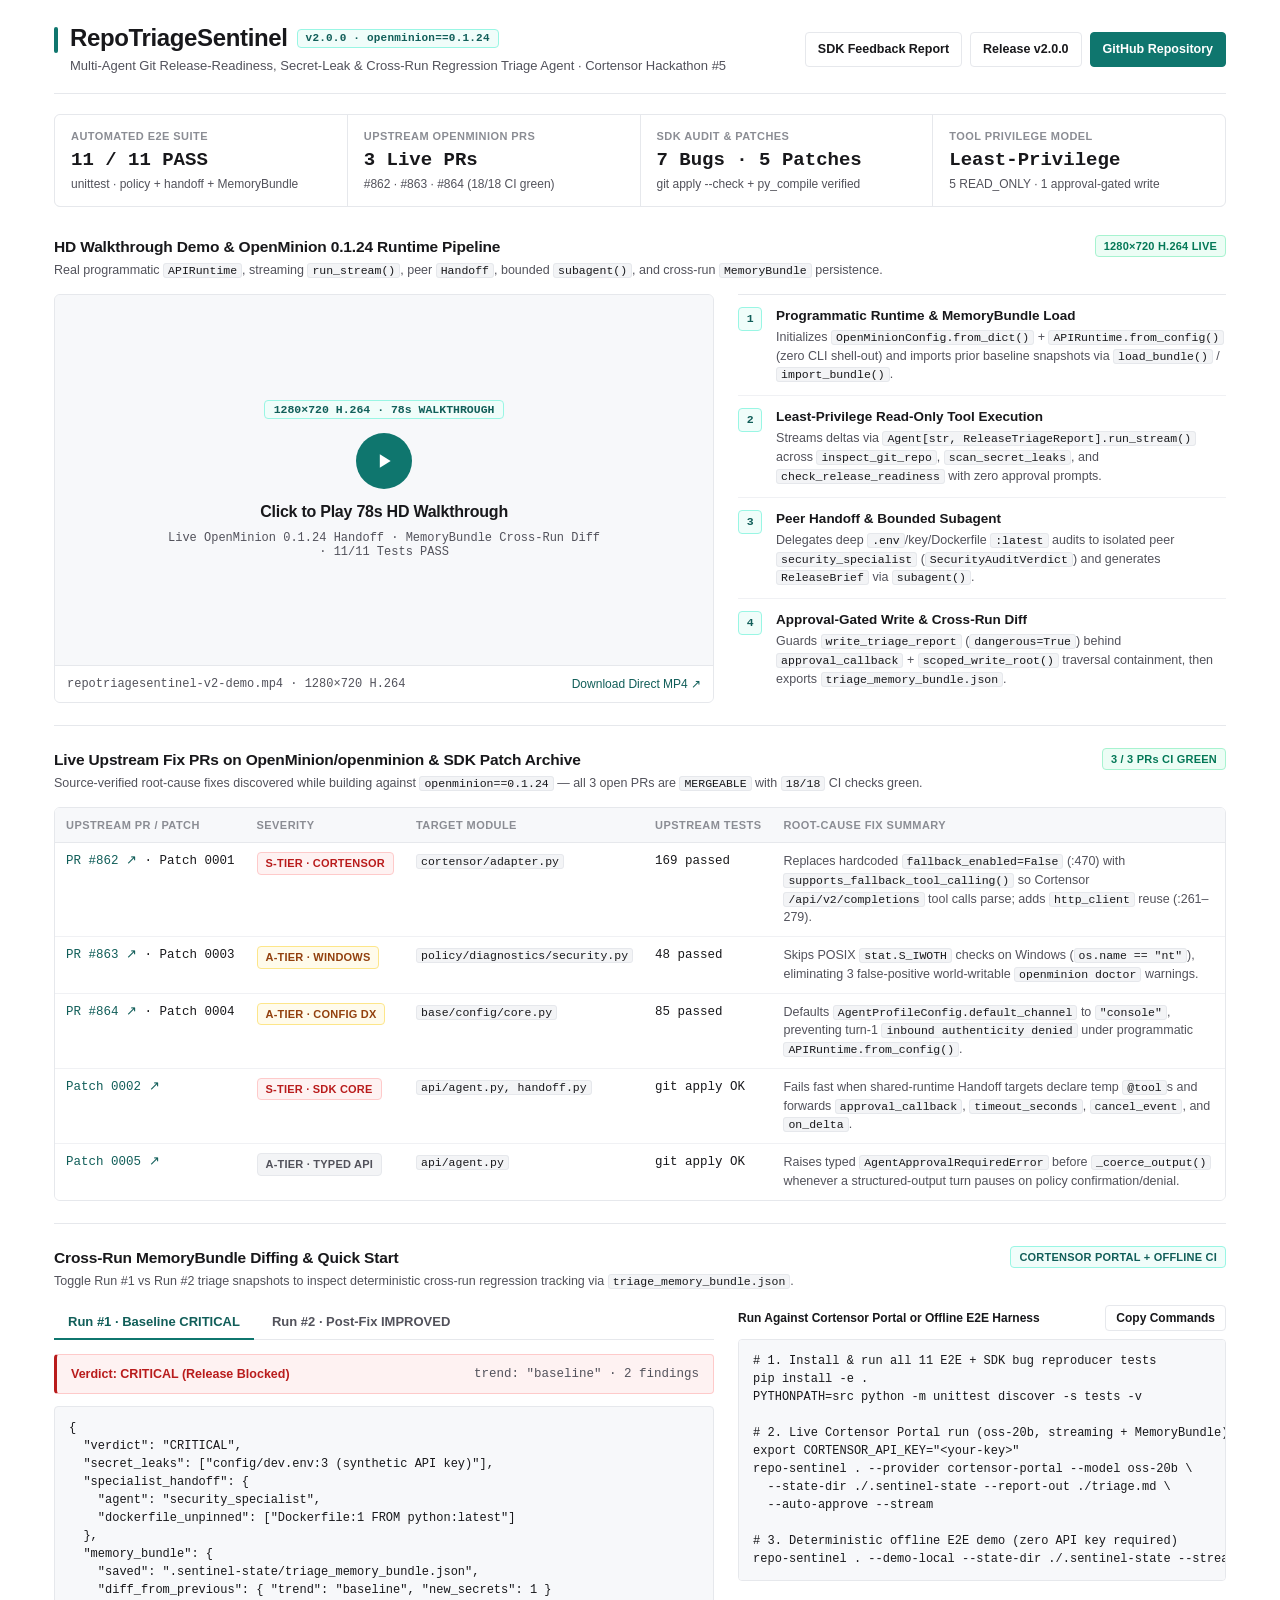
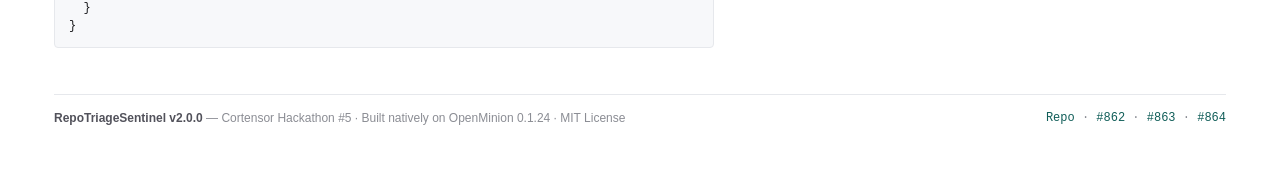
==== docs/index.html @ bb86358b "feat(docs): add minimal-white GitHub Pages technical showcase" ====
<!doctype html>
<html lang="en">
  <head>
    <meta charset="UTF-8" />
    <meta name="viewport" content="width=device-width, initial-scale=1.0" />
    <title>RepoTriageSentinel v2.0.0 — OpenMinion 0.1.24 Multi-Agent Release Triage | Cortensor #5</title>
    <meta
      name="description"
      content="Multi-Agent Git Release-Readiness, Secret-Leak & Cross-Run Regression Triage Agent built on OpenMinion 0.1.24 for Cortensor Hackathon #5."
    />
    <link rel="stylesheet" href="./styles.css" />
  </head>
  <body>
    <div class="app-shell">
      <!-- Identity Header -->
      <header class="topbar">
        <div class="brand">
          <div class="brand-accent-bar" aria-hidden="true"></div>
          <div>
            <h1 class="brand-title">
              RepoTriageSentinel
              <span class="badge badge-accent mono">v2.0.0 · openminion==0.1.24</span>
            </h1>
            <p class="brand-sub">
              Multi-Agent Git Release-Readiness, Secret-Leak &amp; Cross-Run Regression Triage Agent · Cortensor Hackathon #5
            </p>
          </div>
        </div>

        <div class="topbar-links">
          <a
            class="btn"
            href="https://github.com/LHorTL/openminion-repo-sentinel/blob/main/SDK_FEEDBACK_REPORT.md"
            target="_blank"
            rel="noopener noreferrer"
          >
            SDK Feedback Report
          </a>
          <a
            class="btn"
            href="https://github.com/LHorTL/openminion-repo-sentinel/releases/tag/v2.0.0"
            target="_blank"
            rel="noopener noreferrer"
          >
            Release v2.0.0
          </a>
          <a
            class="btn btn-primary"
            href="https://github.com/LHorTL/openminion-repo-sentinel"
            target="_blank"
            rel="noopener noreferrer"
          >
            GitHub Repository
          </a>
        </div>
      </header>

      <!-- Unified Hairline KPI Strip -->
      <section class="kpi-grid" aria-label="Verification Metrics">
        <div class="kpi-cell">
          <div class="kpi-label">Automated E2E Suite</div>
          <div class="kpi-value">11 / 11 PASS</div>
          <div class="kpi-sub">unittest · policy + handoff + MemoryBundle</div>
        </div>
        <div class="kpi-cell">
          <div class="kpi-label">Upstream OpenMinion PRs</div>
          <div class="kpi-value">3 Live PRs</div>
          <div class="kpi-sub">#862 · #863 · #864 (18/18 CI green)</div>
        </div>
        <div class="kpi-cell">
          <div class="kpi-label">SDK Audit &amp; Patches</div>
          <div class="kpi-value">7 Bugs · 5 Patches</div>
          <div class="kpi-sub">git apply --check + py_compile verified</div>
        </div>
        <div class="kpi-cell">
          <div class="kpi-label">Tool Privilege Model</div>
          <div class="kpi-value">Least-Privilege</div>
          <div class="kpi-sub">5 READ_ONLY · 1 approval-gated write</div>
        </div>
      </section>

      <!-- HD Demo Walkthrough & Architecture -->
      <section class="section-block">
        <div class="section-header">
          <div>
            <h2 class="section-title">HD Walkthrough Demo &amp; OpenMinion 0.1.24 Runtime Pipeline</h2>
            <p class="section-sub">
              Real programmatic <code>APIRuntime</code>, streaming <code>run_stream()</code>, peer <code>Handoff</code>, bounded <code>subagent()</code>, and cross-run <code>MemoryBundle</code> persistence.
            </p>
          </div>
          <span class="badge badge-ok">1280×720 H.264 LIVE</span>
        </div>

        <div class="grid-2">
          <div class="video-frame">
            <div id="videoStage" class="video-stage">
              <button
                type="button"
                id="btnPlayDemo"
                class="video-poster-btn"
                aria-label="Play 78-second RepoTriageSentinel v2.0.0 HD walkthrough video"
              >
                <span class="poster-kicker mono">1280×720 H.264 · 78s WALKTHROUGH</span>
                <span class="poster-play-circle" aria-hidden="true">
                  <svg width="20" height="20" viewBox="0 0 24 24" fill="currentColor">
                    <polygon points="7,4 20,12 7,20"></polygon>
                  </svg>
                </span>
                <span class="poster-title">Click to Play 78s HD Walkthrough</span>
                <span class="poster-sub mono">
                  Live OpenMinion 0.1.24 Handoff · MemoryBundle Cross-Run Diff · 11/11 Tests PASS
                </span>
              </button>
            </div>
            <div class="video-caption">
              <span class="mono">repotriagesentinel-v2-demo.mp4 · 1280×720 H.264</span>
              <a
                href="https://github.com/LHorTL/openminion-repo-sentinel/releases/download/v2.0.0/repotriagesentinel-v2-demo.mp4"
                target="_blank"
                rel="noopener noreferrer"
              >
                Download Direct MP4 ↗
              </a>
            </div>
          </div>

          <div class="pipeline-list" aria-label="Runtime Stages">
            <div class="pipeline-step">
              <span class="step-num">1</span>
              <div>
                <div class="step-title">Programmatic Runtime &amp; MemoryBundle Load</div>
                <div class="step-desc">
                  Initializes <code>OpenMinionConfig.from_dict()</code> + <code>APIRuntime.from_config()</code> (zero CLI shell-out) and imports prior baseline snapshots via <code>load_bundle()</code> / <code>import_bundle()</code>.
                </div>
              </div>
            </div>
            <div class="pipeline-step">
              <span class="step-num">2</span>
              <div>
                <div class="step-title">Least-Privilege Read-Only Tool Execution</div>
                <div class="step-desc">
                  Streams deltas via <code>Agent[str, ReleaseTriageReport].run_stream()</code> across <code>inspect_git_repo</code>, <code>scan_secret_leaks</code>, and <code>check_release_readiness</code> with zero approval prompts.
                </div>
              </div>
            </div>
            <div class="pipeline-step">
              <span class="step-num">3</span>
              <div>
                <div class="step-title">Peer Handoff &amp; Bounded Subagent</div>
                <div class="step-desc">
                  Delegates deep <code>.env</code>/key/Dockerfile <code>:latest</code> audits to isolated peer <code>security_specialist</code> (<code>SecurityAuditVerdict</code>) and generates <code>ReleaseBrief</code> via <code>subagent()</code>.
                </div>
              </div>
            </div>
            <div class="pipeline-step">
              <span class="step-num">4</span>
              <div>
                <div class="step-title">Approval-Gated Write &amp; Cross-Run Diff</div>
                <div class="step-desc">
                  Guards <code>write_triage_report</code> (<code>dangerous=True</code>) behind <code>approval_callback</code> + <code>scoped_write_root()</code> traversal containment, then exports <code>triage_memory_bundle.json</code>.
                </div>
              </div>
            </div>
          </div>
        </div>
      </section>

      <!-- Live Upstream Fix PRs & Verified SDK Patches -->
      <section class="section-block">
        <div class="section-header">
          <div>
            <h2 class="section-title">Live Upstream Fix PRs on OpenMinion/openminion &amp; SDK Patch Archive</h2>
            <p class="section-sub">
              Source-verified root-cause fixes discovered while building against <code>openminion==0.1.24</code> — all 3 open PRs are <code>MERGEABLE</code> with <code>18/18</code> CI checks green.
            </p>
          </div>
          <span class="badge badge-ok">3 / 3 PRs CI GREEN</span>
        </div>

        <div class="table-wrap">
          <table>
            <thead>
              <tr>
                <th>Upstream PR / Patch</th>
                <th>Severity</th>
                <th>Target Module</th>
                <th>Upstream Tests</th>
                <th>Root-Cause Fix Summary</th>
              </tr>
            </thead>
            <tbody>
              <tr>
                <td class="mono">
                  <a href="https://github.com/openminion/openminion/pull/862" target="_blank" rel="noopener noreferrer">
                    PR #862 ↗
                  </a>
                  · Patch 0001
                </td>
                <td><span class="badge badge-err">S-TIER · CORTENSOR</span></td>
                <td><code>cortensor/adapter.py</code></td>
                <td class="mono">169 passed</td>
                <td class="wrap-cell">
                  Replaces hardcoded <code>fallback_enabled=False</code> (:470) with <code>supports_fallback_tool_calling()</code> so Cortensor <code>/api/v2/completions</code> tool calls parse; adds <code>http_client</code> reuse (:261–279).
                </td>
              </tr>
              <tr>
                <td class="mono">
                  <a href="https://github.com/openminion/openminion/pull/863" target="_blank" rel="noopener noreferrer">
                    PR #863 ↗
                  </a>
                  · Patch 0003
                </td>
                <td><span class="badge badge-warn">A-TIER · WINDOWS</span></td>
                <td><code>policy/diagnostics/security.py</code></td>
                <td class="mono">48 passed</td>
                <td class="wrap-cell">
                  Skips POSIX <code>stat.S_IWOTH</code> checks on Windows (<code>os.name == "nt"</code>), eliminating 3 false-positive world-writable <code>openminion doctor</code> warnings.
                </td>
              </tr>
              <tr>
                <td class="mono">
                  <a href="https://github.com/openminion/openminion/pull/864" target="_blank" rel="noopener noreferrer">
                    PR #864 ↗
                  </a>
                  · Patch 0004
                </td>
                <td><span class="badge badge-warn">A-TIER · CONFIG DX</span></td>
                <td><code>base/config/core.py</code></td>
                <td class="mono">85 passed</td>
                <td class="wrap-cell">
                  Defaults <code>AgentProfileConfig.default_channel</code> to <code>"console"</code>, preventing turn-1 <code>inbound authenticity denied</code> under programmatic <code>APIRuntime.from_config()</code>.
                </td>
              </tr>
              <tr>
                <td class="mono">
                  <a href="https://github.com/LHorTL/openminion-repo-sentinel/tree/main/patches" target="_blank" rel="noopener noreferrer">
                    Patch 0002 ↗
                  </a>
                </td>
                <td><span class="badge badge-err">S-TIER · SDK CORE</span></td>
                <td><code>api/agent.py, handoff.py</code></td>
                <td class="mono">git apply OK</td>
                <td class="wrap-cell">
                  Fails fast when shared-runtime Handoff targets declare temp <code>@tool</code>s and forwards <code>approval_callback</code>, <code>timeout_seconds</code>, <code>cancel_event</code>, and <code>on_delta</code>.
                </td>
              </tr>
              <tr>
                <td class="mono">
                  <a href="https://github.com/LHorTL/openminion-repo-sentinel/tree/main/patches" target="_blank" rel="noopener noreferrer">
                    Patch 0005 ↗
                  </a>
                </td>
                <td><span class="badge badge-neutral">A-TIER · TYPED API</span></td>
                <td><code>api/agent.py</code></td>
                <td class="mono">git apply OK</td>
                <td class="wrap-cell">
                  Raises typed <code>AgentApprovalRequiredError</code> before <code>_coerce_output()</code> whenever a structured-output turn pauses on policy confirmation/denial.
                </td>
              </tr>
            </tbody>
          </table>
        </div>
      </section>

      <!-- Interactive Cross-Run Regression & Quick-Start Explorer -->
      <section class="section-block">
        <div class="section-header">
          <div>
            <h2 class="section-title">Cross-Run MemoryBundle Diffing &amp; Quick Start</h2>
            <p class="section-sub">
              Toggle Run #1 vs Run #2 triage snapshots to inspect deterministic cross-run regression tracking via <code>triage_memory_bundle.json</code>.
            </p>
          </div>
          <span class="badge badge-accent">CORTENSOR PORTAL + OFFLINE CI</span>
        </div>

        <div class="grid-2">
          <div>
            <div class="tab-bar" role="tablist" aria-label="Sample Triage Runs">
              <button
                type="button"
                class="tab-btn active"
                role="tab"
                aria-selected="true"
                data-triage-tab="run1"
              >
                Run #1 · Baseline CRITICAL
              </button>
              <button
                type="button"
                class="tab-btn"
                role="tab"
                aria-selected="false"
                data-triage-tab="run2"
              >
                Run #2 · Post-Fix IMPROVED
              </button>
            </div>

            <div id="panel-run1" class="triage-panel active" role="tabpanel">
              <div class="verdict-strip is-err">
                <strong>Verdict: CRITICAL (Release Blocked)</strong>
                <span class="mono">trend: "baseline" · 2 findings</span>
              </div>
              <pre class="code-box">{
  "verdict": "CRITICAL",
  "secret_leaks": ["config/dev.env:3 (synthetic API key)"],
  "specialist_handoff": {
    "agent": "security_specialist",
    "dockerfile_unpinned": ["Dockerfile:1 FROM python:latest"]
  },
  "memory_bundle": {
    "saved": ".sentinel-state/triage_memory_bundle.json",
    "diff_from_previous": { "trend": "baseline", "new_secrets": 1 }
  }
}</pre>
            </div>

            <div id="panel-run2" class="triage-panel" role="tabpanel">
              <div class="verdict-strip is-ok">
                <strong>Verdict: PASS (Release Ready)</strong>
                <span class="mono">trend: "improved" · 0 leaks</span>
              </div>
              <pre class="code-box">{
  "verdict": "PASS",
  "secret_leaks": [],
  "approval_gated_report": {
    "tool": "write_triage_report",
    "path_containment": "VERIFIED (scoped_write_root)",
    "output": "./triage-report.md"
  },
  "memory_bundle": {
    "diff_from_previous": {
      "trend": "improved",
      "resolved_secrets": ["config/dev.env:3"],
      "resolved_gaps": ["Dockerfile:1 unpinned :latest"]
    }
  }
}</pre>
            </div>
          </div>

          <div>
            <div class="cli-header">
              <span class="cli-label">Run Against Cortensor Portal or Offline E2E Harness</span>
              <button type="button" class="btn btn-sm" id="btnCopyCli">Copy Commands</button>
            </div>
            <pre id="cliSnippet" class="code-box"># 1. Install &amp; run all 11 E2E + SDK bug reproducer tests
pip install -e .
PYTHONPATH=src python -m unittest discover -s tests -v

# 2. Live Cortensor Portal run (oss-20b, streaming + MemoryBundle)
export CORTENSOR_API_KEY="&lt;your-key&gt;"
repo-sentinel . --provider cortensor-portal --model oss-20b \
  --state-dir ./.sentinel-state --report-out ./triage.md \
  --auto-approve --stream

# 3. Deterministic offline E2E demo (zero API key required)
repo-sentinel . --demo-local --state-dir ./.sentinel-state --stream</pre>
          </div>
        </div>
      </section>

      <footer class="footer">
        <div>
          <strong>RepoTriageSentinel v2.0.0</strong> — Cortensor Hackathon #5 · Built natively on OpenMinion 0.1.24 · MIT License
        </div>
        <div class="mono">
          <a href="https://github.com/LHorTL/openminion-repo-sentinel" target="_blank" rel="noopener noreferrer">Repo</a> ·
          <a href="https://github.com/openminion/openminion/pull/862" target="_blank" rel="noopener noreferrer">#862</a> ·
          <a href="https://github.com/openminion/openminion/pull/863" target="_blank" rel="noopener noreferrer">#863</a> ·
          <a href="https://github.com/openminion/openminion/pull/864" target="_blank" rel="noopener noreferrer">#864</a>
        </div>
      </footer>
    </div>

    <script>
      (function () {
        const tabs = document.querySelectorAll("[data-triage-tab]");
        tabs.forEach((btn) => {
          btn.addEventListener("click", () => {
            const target = btn.dataset.triageTab;
            tabs.forEach((b) => {
              const active = b.dataset.triageTab === target;
              b.classList.toggle("active", active);
              b.setAttribute("aria-selected", String(active));
            });
            document.querySelectorAll(".triage-panel").forEach((p) => {
              p.classList.toggle("active", p.id === `panel-${target}`);
            });
          });
        });

        const playBtn = document.getElementById("btnPlayDemo");
        const videoStage = document.getElementById("videoStage");
        if (playBtn && videoStage) {
          playBtn.addEventListener("click", () => {
            const video = document.createElement("video");
            video.id = "demoVideo";
            video.controls = true;
            video.autoplay = true;
            video.playsInline = true;

            const localSrc = document.createElement("source");
            localSrc.src = "./repotriagesentinel-v2-demo.mp4";
            localSrc.type = "video/mp4";

            const releaseSrc = document.createElement("source");
            releaseSrc.src =
              "https://github.com/LHorTL/openminion-repo-sentinel/releases/download/v2.0.0/repotriagesentinel-v2-demo.mp4";
            releaseSrc.type = "video/mp4";

            video.appendChild(localSrc);
            video.appendChild(releaseSrc);
            videoStage.replaceChildren(video);
          });
        }

        const copyBtn = document.getElementById("btnCopyCli");
        const cliBox = document.getElementById("cliSnippet");
        if (copyBtn && cliBox) {
          copyBtn.addEventListener("click", async () => {
            try {
              await navigator.clipboard.writeText(cliBox.textContent || "");
              copyBtn.textContent = "Copied";
              setTimeout(() => {
                copyBtn.textContent = "Copy Commands";
              }, 2000);
            } catch {
              copyBtn.textContent = "Select & Copy";
            }
          });
        }
      })();
    </script>
  </body>
</html>
---- docs/styles.css ----
:root {
  /* Minimal-White Anti-AI-Slop Design Tokens */
  --bg-canvas: #ffffff;
  --surface-subtle: #f7f8fa;
  --tag-bg: #f3f4f6;
  --ink: #18181b;
  --ink-secondary: #52525b;
  --ink-muted: #8b8d94;

  /* 1px Hairline Dividers */
  --line: #e6e8ec;
  --line-soft: #f0f1f4;

  /* Semantic Status Tokens (Shallow Fog + 1px Border + High-Contrast Ink) */
  --ok-ink: #047857;
  --ok-bg: #ecfdf5;
  --ok-border: #a7f3d0;
  --err-ink: #b91c1c;
  --err-bg: #fef2f2;
  --err-border: #fecaca;
  --warn-ink: #92400e;
  --warn-bg: #fffbeb;
  --warn-border: #fde68a;

  /* Single Domain Accent — Deep Slate Teal */
  --accent: #0f766e;
  --accent-deep: #115e59;
  --accent-soft: #f0fdfa;
  --accent-border: #99f6e4;

  --radius: 6px;
  --radius-sm: 4px;
  --mono: ui-monospace, SFMono-Regular, Menlo, Consolas, monospace;
  --sans: "PingFang SC", "Hiragino Sans GB", "Microsoft YaHei", -apple-system, BlinkMacSystemFont, "Inter", sans-serif;
}

*,
*::before,
*::after {
  box-sizing: border-box;
}

html,
body {
  margin: 0;
  padding: 0;
  min-height: 100vh;
  background: var(--bg-canvas);
  color: var(--ink);
  font-family: var(--sans);
  line-height: 1.5;
  -webkit-font-smoothing: antialiased;
}

a {
  color: var(--accent-deep);
  text-decoration: none;
}

a:hover {
  text-decoration: underline;
}

.mono {
  font-family: var(--mono);
  font-variant-numeric: tabular-nums;
}

.app-shell {
  max-width: 1220px;
  margin: 0 auto;
  padding: 20px 24px 56px;
  background: var(--bg-canvas);
}

/* Identity Header */
.topbar {
  display: flex;
  flex-wrap: wrap;
  align-items: center;
  justify-content: space-between;
  gap: 14px;
  padding: 4px 0 18px;
  border-bottom: 1px solid var(--line);
  margin-bottom: 20px;
}

.brand {
  display: flex;
  align-items: flex-start;
  gap: 12px;
  flex: 1 1 340px;
  min-width: 0;
  max-width: 100%;
}

.brand-accent-bar {
  width: 4px;
  height: 26px;
  border-radius: 2px;
  background: var(--accent);
  margin-top: 3px;
  flex-shrink: 0;
}

.brand-title {
  margin: 0;
  font-size: 24px;
  font-weight: 800;
  letter-spacing: -0.015em;
  line-height: 1.2;
  color: var(--ink);
  display: flex;
  flex-wrap: wrap;
  align-items: center;
  gap: 9px;
}

.brand-sub {
  margin: 3px 0 0;
  font-size: 13px;
  color: var(--ink-secondary);
}

.topbar-links {
  display: flex;
  flex-wrap: wrap;
  align-items: center;
  gap: 8px;
  flex: 0 1 auto;
  max-width: 100%;
}

/* Flat Crisp Buttons */
.btn {
  display: inline-flex;
  align-items: center;
  justify-content: center;
  gap: 6px;
  border: 1px solid var(--line);
  border-radius: var(--radius-sm);
  padding: 7px 12px;
  font-size: 12.5px;
  font-weight: 600;
  cursor: pointer;
  text-decoration: none;
  font-family: var(--sans);
  background: var(--bg-canvas);
  color: var(--ink);
  transition: background-color 0.12s ease, border-color 0.12s ease;
}

.btn:hover {
  background: var(--surface-subtle);
  border-color: #cbd5e1;
  text-decoration: none;
}

.btn-primary {
  background: var(--accent);
  border-color: var(--accent);
  color: #ffffff;
}

.btn-primary:hover {
  background: var(--accent-deep);
  border-color: var(--accent-deep);
  color: #ffffff;
}

.btn-sm {
  padding: 5px 10px;
  font-size: 12px;
}

/* Compact 1px-Bordered Tinted Badges */
.badge {
  display: inline-flex;
  align-items: center;
  padding: 2px 8px;
  border-radius: var(--radius-sm);
  font-size: 11px;
  font-weight: 700;
  letter-spacing: 0.02em;
  border: 1px solid transparent;
  white-space: nowrap;
}

.badge-accent {
  background: var(--accent-soft);
  color: var(--accent-deep);
  border-color: var(--accent-border);
}

.badge-ok {
  background: var(--ok-bg);
  color: var(--ok-ink);
  border-color: var(--ok-border);
}

.badge-warn {
  background: var(--warn-bg);
  color: var(--warn-ink);
  border-color: var(--warn-border);
}

.badge-err {
  background: var(--err-bg);
  color: var(--err-ink);
  border-color: var(--err-border);
}

.badge-neutral {
  background: var(--tag-bg);
  color: var(--ink-secondary);
  border-color: var(--line);
}

/* Unified Hairline KPI Strip */
.kpi-grid {
  display: grid;
  grid-template-columns: repeat(4, minmax(0, 1fr));
  border: 1px solid var(--line);
  border-radius: var(--radius);
  overflow: hidden;
  background: var(--line);
  gap: 1px;
  margin-bottom: 6px;
}

.kpi-cell {
  background: var(--bg-canvas);
  padding: 13px 16px;
  min-width: 0;
}

.kpi-label {
  font-size: 11px;
  font-weight: 600;
  text-transform: uppercase;
  letter-spacing: 0.04em;
  color: var(--ink-muted);
}

.kpi-value {
  font-size: 19px;
  font-weight: 700;
  font-family: var(--mono);
  font-variant-numeric: tabular-nums;
  color: var(--ink);
  margin: 4px 0 2px;
  line-height: 1.25;
}

.kpi-sub {
  font-size: 12px;
  color: var(--ink-secondary);
  font-variant-numeric: tabular-nums;
}

/* Sections Separated by 1px Hairlines */
.section-block {
  padding: 22px 0;
  border-bottom: 1px solid var(--line);
  min-width: 0;
  max-width: 100%;
}

.section-block:last-of-type {
  border-bottom: none;
}

.section-header {
  display: flex;
  flex-wrap: nowrap;
  justify-content: space-between;
  align-items: flex-start;
  gap: 12px;
  margin-bottom: 14px;
}

.section-header > div:first-child {
  flex: 1 1 auto;
  min-width: 0;
}

.section-header > :not(:first-child) {
  flex-shrink: 0;
}

.section-title {
  margin: 0;
  font-size: 15.5px;
  font-weight: 700;
  letter-spacing: -0.01em;
  color: var(--ink);
}

.section-sub {
  margin: 3px 0 0;
  font-size: 12.5px;
  color: var(--ink-secondary);
}

/* Two-Column Showcase Split */
.grid-2 {
  display: grid;
  grid-template-columns: minmax(0, 1.15fr) minmax(0, 0.85fr);
  gap: 24px;
  align-items: start;
}

.grid-2 > * {
  min-width: 0;
}

/* Video Frame & Minimal-White Click-to-Play Poster Card */
.video-frame {
  border: 1px solid var(--line);
  border-radius: var(--radius);
  background: var(--surface-subtle);
  overflow: hidden;
}

.video-stage {
  width: 100%;
  aspect-ratio: 16 / 9;
  background: var(--surface-subtle);
  display: flex;
}

.video-stage video {
  display: block;
  width: 100%;
  height: 100%;
  background: #18181b;
}

.video-poster-btn {
  width: 100%;
  height: 100%;
  padding: 24px 20px;
  border: none;
  background: var(--surface-subtle);
  color: var(--ink);
  font-family: var(--sans);
  cursor: pointer;
  display: flex;
  flex-direction: column;
  align-items: center;
  justify-content: center;
  text-align: center;
  gap: 10px;
  transition: background-color 0.12s ease;
}

.video-poster-btn:hover {
  background: var(--bg-canvas);
}

.video-poster-btn:hover .poster-play-circle {
  background: var(--accent-deep);
}

.poster-kicker {
  display: inline-flex;
  align-items: center;
  gap: 8px;
  font-size: 11.5px;
  font-weight: 700;
  color: var(--accent-deep);
  background: var(--accent-soft);
  border: 1px solid var(--accent-border);
  border-radius: var(--radius-sm);
  padding: 2px 9px;
}

.poster-play-circle {
  width: 56px;
  height: 56px;
  border-radius: 50%;
  background: var(--accent);
  color: #ffffff;
  display: inline-grid;
  place-items: center;
  margin: 4px 0;
  transition: background-color 0.12s ease;
}

.poster-title {
  font-size: 16px;
  font-weight: 800;
  letter-spacing: -0.015em;
  color: var(--ink);
}

.poster-sub {
  font-size: 12px;
  color: var(--ink-secondary);
  max-width: 440px;
}

.video-caption {
  display: flex;
  flex-wrap: wrap;
  justify-content: space-between;
  align-items: center;
  gap: 8px;
  padding: 9px 12px;
  border-top: 1px solid var(--line);
  background: var(--bg-canvas);
  font-size: 12px;
  color: var(--ink-secondary);
}

/* Architecture Pipeline List (Flat Hairline Rows, Zero Nested Cards) */
.pipeline-list {
  border-top: 1px solid var(--line);
}

.pipeline-step {
  display: grid;
  grid-template-columns: 28px minmax(0, 1fr);
  gap: 10px;
  padding: 11px 0;
  border-bottom: 1px solid var(--line-soft);
  align-items: start;
}

.pipeline-step:last-child {
  border-bottom: none;
}

.step-num {
  display: inline-grid;
  place-items: center;
  width: 24px;
  height: 24px;
  border-radius: var(--radius-sm);
  background: var(--accent-soft);
  border: 1px solid var(--accent-border);
  color: var(--accent-deep);
  font-family: var(--mono);
  font-variant-numeric: tabular-nums;
  font-size: 11.5px;
  font-weight: 700;
  margin-top: 1px;
}

.step-title {
  font-size: 13.5px;
  font-weight: 700;
  color: var(--ink);
  margin-bottom: 2px;
}

.step-desc {
  font-size: 12.5px;
  color: var(--ink-secondary);
}

.step-desc code,
.section-sub code,
td code {
  font-family: var(--mono);
  font-size: 11.5px;
  background: var(--tag-bg);
  border: 1px solid var(--line);
  border-radius: 3px;
  padding: 0 4px;
  color: var(--ink);
}

/* Interactive Triage Tabs */
.tab-bar {
  display: flex;
  flex-wrap: wrap;
  gap: 4px;
  border-bottom: 1px solid var(--line);
  margin-bottom: 14px;
}

.tab-btn {
  border: none;
  border-bottom: 2px solid transparent;
  margin-bottom: -1px;
  padding: 9px 14px;
  background: transparent;
  color: var(--ink-secondary);
  font-family: var(--sans);
  font-size: 13px;
  font-weight: 600;
  cursor: pointer;
}

.tab-btn:hover {
  color: var(--ink);
}

.tab-btn.active {
  color: var(--accent-deep);
  border-bottom-color: var(--accent);
}

.triage-panel {
  display: none;
}

.triage-panel.active {
  display: block;
}

.verdict-strip {
  display: flex;
  flex-wrap: wrap;
  align-items: center;
  justify-content: space-between;
  gap: 10px;
  padding: 10px 14px;
  border-radius: var(--radius-sm);
  border: 1px solid var(--line);
  border-left: 3px solid var(--line);
  margin-bottom: 12px;
  font-size: 12.5px;
}

.verdict-strip.is-err {
  background: var(--err-bg);
  border-color: var(--err-border);
  border-left-color: var(--err-ink);
  color: var(--err-ink);
}

.verdict-strip.is-ok {
  background: var(--ok-bg);
  border-color: var(--ok-border);
  border-left-color: var(--ok-ink);
  color: var(--ok-ink);
}

.verdict-strip span:last-child {
  color: var(--ink-secondary);
}

.code-box {
  background: var(--surface-subtle);
  border: 1px solid var(--line);
  border-radius: var(--radius-sm);
  padding: 12px 14px;
  font-family: var(--mono);
  font-variant-numeric: tabular-nums;
  font-size: 12px;
  color: var(--ink);
  overflow-x: auto;
  white-space: pre;
  margin: 0;
}

.cli-header {
  display: flex;
  justify-content: space-between;
  align-items: center;
  gap: 8px;
  margin-bottom: 8px;
}

.cli-label {
  font-size: 12px;
  font-weight: 700;
  color: var(--ink);
}

/* Full-Bleed Crisp Tables */
.table-wrap {
  width: 100%;
  max-width: 100%;
  overflow-x: auto;
  border: 1px solid var(--line);
  border-radius: var(--radius);
}

table {
  width: 100%;
  border-collapse: collapse;
  font-size: 12.5px;
  background: var(--bg-canvas);
}

th,
td {
  text-align: left;
  padding: 9px 11px;
  border-bottom: 1px solid var(--line-soft);
  color: var(--ink);
  vertical-align: top;
  white-space: nowrap;
  font-variant-numeric: tabular-nums;
}

thead th {
  background: var(--surface-subtle);
  color: var(--ink-muted);
  font-size: 11px;
  font-weight: 700;
  text-transform: uppercase;
  letter-spacing: 0.04em;
  border-bottom: 1px solid var(--line);
}

tbody tr:last-child td {
  border-bottom: none;
}

tbody tr:hover td {
  background: var(--surface-subtle);
}

td.wrap-cell {
  white-space: normal;
  min-width: 240px;
  color: var(--ink-secondary);
}

/* Footer */
.footer {
  margin-top: 24px;
  padding-top: 14px;
  border-top: 1px solid var(--line);
  display: flex;
  flex-wrap: wrap;
  justify-content: space-between;
  gap: 10px;
  font-size: 12px;
  color: var(--ink-muted);
}

.footer strong {
  color: var(--ink-secondary);
}

@media (max-width: 960px) {
  .kpi-grid {
    grid-template-columns: repeat(2, minmax(0, 1fr));
  }
  .grid-2 {
    grid-template-columns: 1fr;
  }
}

@media (max-width: 600px) {
  .app-shell {
    padding: 14px 14px 40px;
  }
  .brand-title {
    font-size: 21px;
  }
  .kpi-grid {
    grid-template-columns: 1fr;
  }
  .section-header {
    flex-wrap: wrap;
  }
}
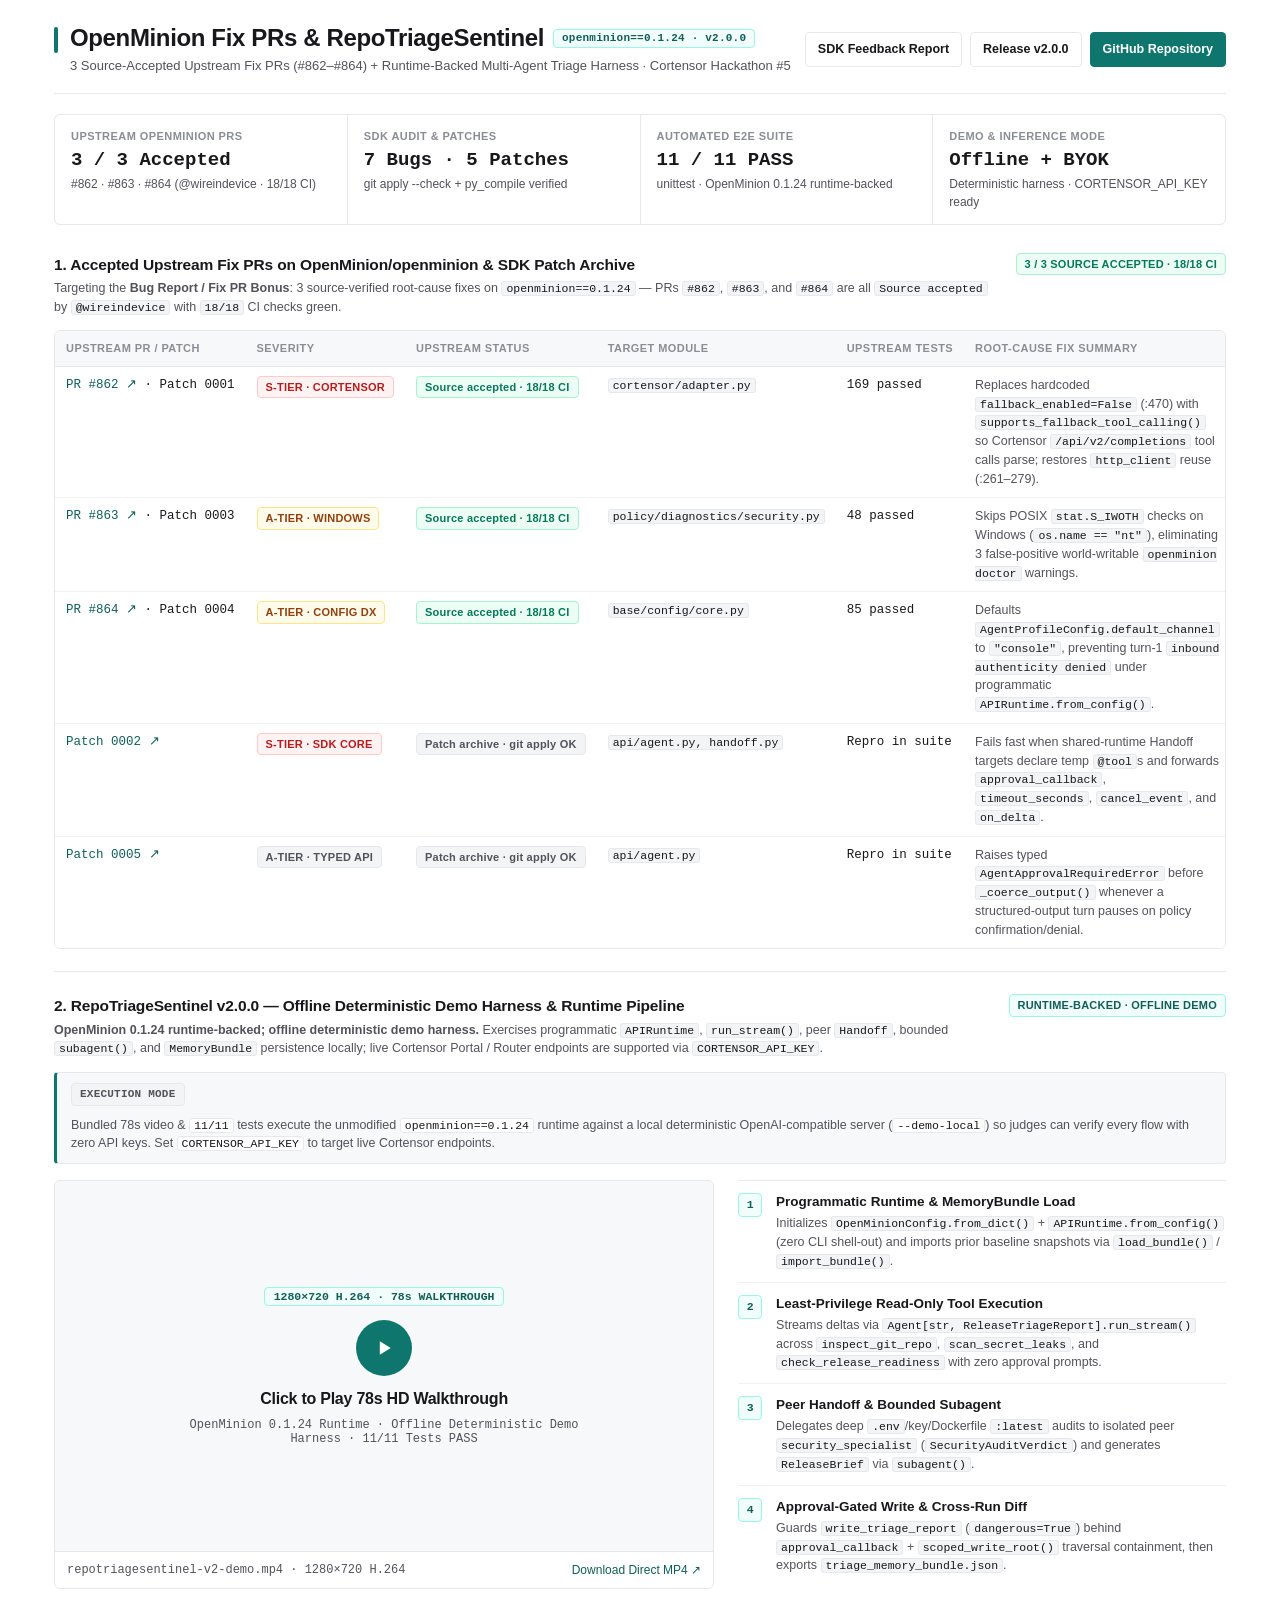
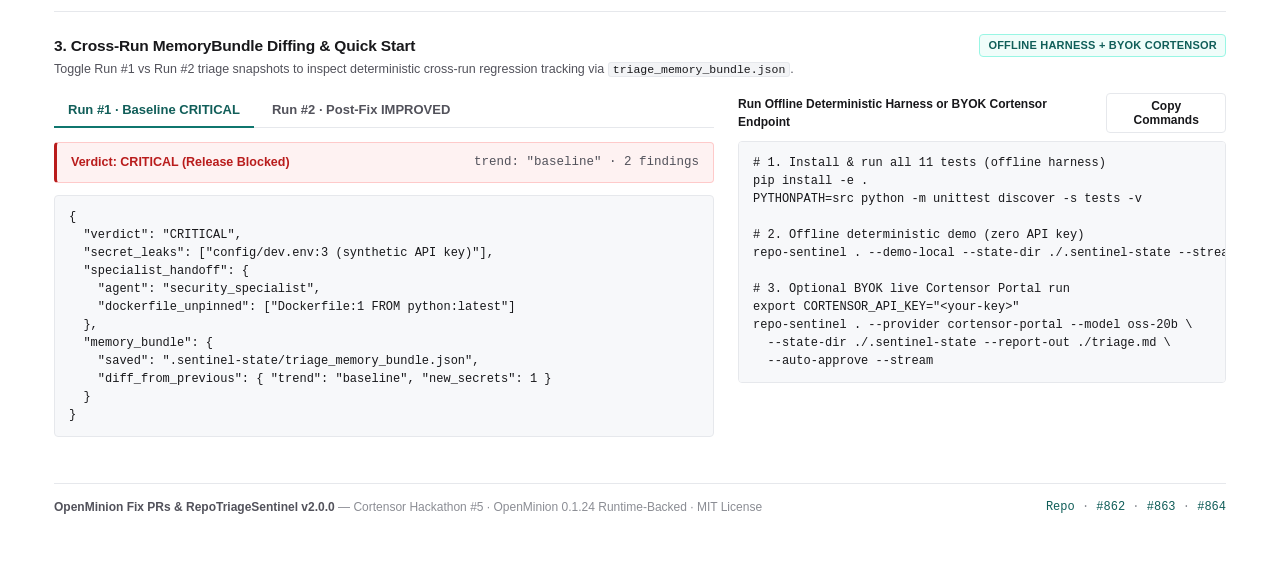
==== commit 2a7d258d: "docs: lead with 3 accepted upstream OpenMinion PRs (#862-#864) and align runtime/offline harness cla" ====
--- a/docs/index.html
+++ b/docs/index.html
@@ -3,10 +3,10 @@
   <head>
     <meta charset="UTF-8" />
     <meta name="viewport" content="width=device-width, initial-scale=1.0" />
-    <title>RepoTriageSentinel v2.0.0 — OpenMinion 0.1.24 Multi-Agent Release Triage | Cortensor #5</title>
+    <title>OpenMinion 0.1.24 Fix PRs (#862–#864) &amp; RepoTriageSentinel v2.0.0 | Cortensor #5</title>
     <meta
       name="description"
-      content="Multi-Agent Git Release-Readiness, Secret-Leak & Cross-Run Regression Triage Agent built on OpenMinion 0.1.24 for Cortensor Hackathon #5."
+      content="3 source-accepted upstream Fix PRs on OpenMinion/openminion (#862, #863, #864) plus RepoTriageSentinel v2.0.0: OpenMinion 0.1.24 runtime-backed offline deterministic triage harness for Cortensor Hackathon #5."
     />
     <link rel="stylesheet" href="./styles.css" />
   </head>
@@ -18,11 +18,11 @@
           <div class="brand-accent-bar" aria-hidden="true"></div>
           <div>
             <h1 class="brand-title">
-              RepoTriageSentinel
-              <span class="badge badge-accent mono">v2.0.0 · openminion==0.1.24</span>
+              OpenMinion Fix PRs &amp; RepoTriageSentinel
+              <span class="badge badge-accent mono">openminion==0.1.24 · v2.0.0</span>
             </h1>
             <p class="brand-sub">
-              Multi-Agent Git Release-Readiness, Secret-Leak &amp; Cross-Run Regression Triage Agent · Cortensor Hackathon #5
+              3 Source-Accepted Upstream Fix PRs (#862–#864) + Runtime-Backed Multi-Agent Triage Harness · Cortensor Hackathon #5
             </p>
           </div>
         </div>
@@ -55,17 +55,12 @@
         </div>
       </header>
 
-      <!-- Unified Hairline KPI Strip -->
+      <!-- Unified Hairline KPI Strip (Upstream Fix PRs First) -->
       <section class="kpi-grid" aria-label="Verification Metrics">
         <div class="kpi-cell">
-          <div class="kpi-label">Automated E2E Suite</div>
-          <div class="kpi-value">11 / 11 PASS</div>
-          <div class="kpi-sub">unittest · policy + handoff + MemoryBundle</div>
-        </div>
-        <div class="kpi-cell">
           <div class="kpi-label">Upstream OpenMinion PRs</div>
-          <div class="kpi-value">3 Live PRs</div>
-          <div class="kpi-sub">#862 · #863 · #864 (18/18 CI green)</div>
+          <div class="kpi-value">3 / 3 Accepted</div>
+          <div class="kpi-sub">#862 · #863 · #864 (@wireindevice · 18/18 CI)</div>
         </div>
         <div class="kpi-cell">
           <div class="kpi-label">SDK Audit &amp; Patches</div>
@@ -73,22 +68,141 @@
           <div class="kpi-sub">git apply --check + py_compile verified</div>
         </div>
         <div class="kpi-cell">
-          <div class="kpi-label">Tool Privilege Model</div>
-          <div class="kpi-value">Least-Privilege</div>
-          <div class="kpi-sub">5 READ_ONLY · 1 approval-gated write</div>
+          <div class="kpi-label">Automated E2E Suite</div>
+          <div class="kpi-value">11 / 11 PASS</div>
+          <div class="kpi-sub">unittest · OpenMinion 0.1.24 runtime-backed</div>
+        </div>
+        <div class="kpi-cell">
+          <div class="kpi-label">Demo &amp; Inference Mode</div>
+          <div class="kpi-value">Offline + BYOK</div>
+          <div class="kpi-sub">Deterministic harness · CORTENSOR_API_KEY ready</div>
         </div>
       </section>
 
-      <!-- HD Demo Walkthrough & Architecture -->
-      <section class="section-block">
+      <!-- SECTION 1 (FIRST FOLD): 3 Accepted Upstream Fix PRs & Verified SDK Patch Archive -->
+      <section class="section-block" aria-labelledby="sec-upstream-prs">
         <div class="section-header">
           <div>
-            <h2 class="section-title">HD Walkthrough Demo &amp; OpenMinion 0.1.24 Runtime Pipeline</h2>
+            <h2 id="sec-upstream-prs" class="section-title">
+              1. Accepted Upstream Fix PRs on OpenMinion/openminion &amp; SDK Patch Archive
+            </h2>
             <p class="section-sub">
-              Real programmatic <code>APIRuntime</code>, streaming <code>run_stream()</code>, peer <code>Handoff</code>, bounded <code>subagent()</code>, and cross-run <code>MemoryBundle</code> persistence.
+              Targeting the <strong>Bug Report / Fix PR Bonus</strong>: 3 source-verified root-cause fixes on <code>openminion==0.1.24</code> — PRs <code>#862</code>, <code>#863</code>, and <code>#864</code> are all <code>Source accepted</code> by <code>@wireindevice</code> with <code>18/18</code> CI checks green.
             </p>
           </div>
-          <span class="badge badge-ok">1280×720 H.264 LIVE</span>
+          <span class="badge badge-ok">3 / 3 SOURCE ACCEPTED · 18/18 CI</span>
+        </div>
+
+        <div class="table-wrap">
+          <table>
+            <thead>
+              <tr>
+                <th>Upstream PR / Patch</th>
+                <th>Severity</th>
+                <th>Upstream Status</th>
+                <th>Target Module</th>
+                <th>Upstream Tests</th>
+                <th>Root-Cause Fix Summary</th>
+              </tr>
+            </thead>
+            <tbody>
+              <tr>
+                <td class="mono">
+                  <a href="https://github.com/openminion/openminion/pull/862" target="_blank" rel="noopener noreferrer">
+                    PR #862 ↗
+                  </a>
+                  · Patch 0001
+                </td>
+                <td><span class="badge badge-err">S-TIER · CORTENSOR</span></td>
+                <td><span class="badge badge-ok">Source accepted · 18/18 CI</span></td>
+                <td><code>cortensor/adapter.py</code></td>
+                <td class="mono">169 passed</td>
+                <td class="wrap-cell">
+                  Replaces hardcoded <code>fallback_enabled=False</code> (:470) with <code>supports_fallback_tool_calling()</code> so Cortensor <code>/api/v2/completions</code> tool calls parse; restores <code>http_client</code> reuse (:261–279).
+                </td>
+              </tr>
+              <tr>
+                <td class="mono">
+                  <a href="https://github.com/openminion/openminion/pull/863" target="_blank" rel="noopener noreferrer">
+                    PR #863 ↗
+                  </a>
+                  · Patch 0003
+                </td>
+                <td><span class="badge badge-warn">A-TIER · WINDOWS</span></td>
+                <td><span class="badge badge-ok">Source accepted · 18/18 CI</span></td>
+                <td><code>policy/diagnostics/security.py</code></td>
+                <td class="mono">48 passed</td>
+                <td class="wrap-cell">
+                  Skips POSIX <code>stat.S_IWOTH</code> checks on Windows (<code>os.name == "nt"</code>), eliminating 3 false-positive world-writable <code>openminion doctor</code> warnings.
+                </td>
+              </tr>
+              <tr>
+                <td class="mono">
+                  <a href="https://github.com/openminion/openminion/pull/864" target="_blank" rel="noopener noreferrer">
+                    PR #864 ↗
+                  </a>
+                  · Patch 0004
+                </td>
+                <td><span class="badge badge-warn">A-TIER · CONFIG DX</span></td>
+                <td><span class="badge badge-ok">Source accepted · 18/18 CI</span></td>
+                <td><code>base/config/core.py</code></td>
+                <td class="mono">85 passed</td>
+                <td class="wrap-cell">
+                  Defaults <code>AgentProfileConfig.default_channel</code> to <code>"console"</code>, preventing turn-1 <code>inbound authenticity denied</code> under programmatic <code>APIRuntime.from_config()</code>.
+                </td>
+              </tr>
+              <tr>
+                <td class="mono">
+                  <a href="https://github.com/LHorTL/openminion-repo-sentinel/tree/main/patches" target="_blank" rel="noopener noreferrer">
+                    Patch 0002 ↗
+                  </a>
+                </td>
+                <td><span class="badge badge-err">S-TIER · SDK CORE</span></td>
+                <td><span class="badge badge-neutral">Patch archive · git apply OK</span></td>
+                <td><code>api/agent.py, handoff.py</code></td>
+                <td class="mono">Repro in suite</td>
+                <td class="wrap-cell">
+                  Fails fast when shared-runtime Handoff targets declare temp <code>@tool</code>s and forwards <code>approval_callback</code>, <code>timeout_seconds</code>, <code>cancel_event</code>, and <code>on_delta</code>.
+                </td>
+              </tr>
+              <tr>
+                <td class="mono">
+                  <a href="https://github.com/LHorTL/openminion-repo-sentinel/tree/main/patches" target="_blank" rel="noopener noreferrer">
+                    Patch 0005 ↗
+                  </a>
+                </td>
+                <td><span class="badge badge-neutral">A-TIER · TYPED API</span></td>
+                <td><span class="badge badge-neutral">Patch archive · git apply OK</span></td>
+                <td><code>api/agent.py</code></td>
+                <td class="mono">Repro in suite</td>
+                <td class="wrap-cell">
+                  Raises typed <code>AgentApprovalRequiredError</code> before <code>_coerce_output()</code> whenever a structured-output turn pauses on policy confirmation/denial.
+                </td>
+              </tr>
+            </tbody>
+          </table>
+        </div>
+      </section>
+
+      <!-- SECTION 2: RepoTriageSentinel Offline Deterministic Demo Harness & Runtime Pipeline -->
+      <section class="section-block" aria-labelledby="sec-harness">
+        <div class="section-header">
+          <div>
+            <h2 id="sec-harness" class="section-title">
+              2. RepoTriageSentinel v2.0.0 — Offline Deterministic Demo Harness &amp; Runtime Pipeline
+            </h2>
+            <p class="section-sub">
+              <strong>OpenMinion 0.1.24 runtime-backed; offline deterministic demo harness.</strong> Exercises programmatic <code>APIRuntime</code>, <code>run_stream()</code>, peer <code>Handoff</code>, bounded <code>subagent()</code>, and <code>MemoryBundle</code> persistence locally; live Cortensor Portal / Router endpoints are supported via <code>CORTENSOR_API_KEY</code>.
+            </p>
+          </div>
+          <span class="badge badge-accent">RUNTIME-BACKED · OFFLINE DEMO</span>
+        </div>
+
+        <div class="disclosure-strip" role="note">
+          <span class="badge badge-neutral mono">EXECUTION MODE</span>
+          <span>
+            Bundled 78s video &amp; <code>11/11</code> tests execute the unmodified <code>openminion==0.1.24</code> runtime against a local deterministic OpenAI-compatible server (<code>--demo-local</code>) so judges can verify every flow with zero API keys. Set <code>CORTENSOR_API_KEY</code> to target live Cortensor endpoints.
+          </span>
         </div>
 
         <div class="grid-2">
@@ -108,7 +222,7 @@
                 </span>
                 <span class="poster-title">Click to Play 78s HD Walkthrough</span>
                 <span class="poster-sub mono">
-                  Live OpenMinion 0.1.24 Handoff · MemoryBundle Cross-Run Diff · 11/11 Tests PASS
+                  OpenMinion 0.1.24 Runtime · Offline Deterministic Demo Harness · 11/11 Tests PASS
                 </span>
               </button>
             </div>
@@ -165,113 +279,16 @@
         </div>
       </section>
 
-      <!-- Live Upstream Fix PRs & Verified SDK Patches -->
-      <section class="section-block">
+      <!-- SECTION 3: Interactive Cross-Run Regression & Quick-Start Explorer -->
+      <section class="section-block" aria-labelledby="sec-diff">
         <div class="section-header">
           <div>
-            <h2 class="section-title">Live Upstream Fix PRs on OpenMinion/openminion &amp; SDK Patch Archive</h2>
-            <p class="section-sub">
-              Source-verified root-cause fixes discovered while building against <code>openminion==0.1.24</code> — all 3 open PRs are <code>MERGEABLE</code> with <code>18/18</code> CI checks green.
-            </p>
-          </div>
-          <span class="badge badge-ok">3 / 3 PRs CI GREEN</span>
-        </div>
-
-        <div class="table-wrap">
-          <table>
-            <thead>
-              <tr>
-                <th>Upstream PR / Patch</th>
-                <th>Severity</th>
-                <th>Target Module</th>
-                <th>Upstream Tests</th>
-                <th>Root-Cause Fix Summary</th>
-              </tr>
-            </thead>
-            <tbody>
-              <tr>
-                <td class="mono">
-                  <a href="https://github.com/openminion/openminion/pull/862" target="_blank" rel="noopener noreferrer">
-                    PR #862 ↗
-                  </a>
-                  · Patch 0001
-                </td>
-                <td><span class="badge badge-err">S-TIER · CORTENSOR</span></td>
-                <td><code>cortensor/adapter.py</code></td>
-                <td class="mono">169 passed</td>
-                <td class="wrap-cell">
-                  Replaces hardcoded <code>fallback_enabled=False</code> (:470) with <code>supports_fallback_tool_calling()</code> so Cortensor <code>/api/v2/completions</code> tool calls parse; adds <code>http_client</code> reuse (:261–279).
-                </td>
-              </tr>
-              <tr>
-                <td class="mono">
-                  <a href="https://github.com/openminion/openminion/pull/863" target="_blank" rel="noopener noreferrer">
-                    PR #863 ↗
-                  </a>
-                  · Patch 0003
-                </td>
-                <td><span class="badge badge-warn">A-TIER · WINDOWS</span></td>
-                <td><code>policy/diagnostics/security.py</code></td>
-                <td class="mono">48 passed</td>
-                <td class="wrap-cell">
-                  Skips POSIX <code>stat.S_IWOTH</code> checks on Windows (<code>os.name == "nt"</code>), eliminating 3 false-positive world-writable <code>openminion doctor</code> warnings.
-                </td>
-              </tr>
-              <tr>
-                <td class="mono">
-                  <a href="https://github.com/openminion/openminion/pull/864" target="_blank" rel="noopener noreferrer">
-                    PR #864 ↗
-                  </a>
-                  · Patch 0004
-                </td>
-                <td><span class="badge badge-warn">A-TIER · CONFIG DX</span></td>
-                <td><code>base/config/core.py</code></td>
-                <td class="mono">85 passed</td>
-                <td class="wrap-cell">
-                  Defaults <code>AgentProfileConfig.default_channel</code> to <code>"console"</code>, preventing turn-1 <code>inbound authenticity denied</code> under programmatic <code>APIRuntime.from_config()</code>.
-                </td>
-              </tr>
-              <tr>
-                <td class="mono">
-                  <a href="https://github.com/LHorTL/openminion-repo-sentinel/tree/main/patches" target="_blank" rel="noopener noreferrer">
-                    Patch 0002 ↗
-                  </a>
-                </td>
-                <td><span class="badge badge-err">S-TIER · SDK CORE</span></td>
-                <td><code>api/agent.py, handoff.py</code></td>
-                <td class="mono">git apply OK</td>
-                <td class="wrap-cell">
-                  Fails fast when shared-runtime Handoff targets declare temp <code>@tool</code>s and forwards <code>approval_callback</code>, <code>timeout_seconds</code>, <code>cancel_event</code>, and <code>on_delta</code>.
-                </td>
-              </tr>
-              <tr>
-                <td class="mono">
-                  <a href="https://github.com/LHorTL/openminion-repo-sentinel/tree/main/patches" target="_blank" rel="noopener noreferrer">
-                    Patch 0005 ↗
-                  </a>
-                </td>
-                <td><span class="badge badge-neutral">A-TIER · TYPED API</span></td>
-                <td><code>api/agent.py</code></td>
-                <td class="mono">git apply OK</td>
-                <td class="wrap-cell">
-                  Raises typed <code>AgentApprovalRequiredError</code> before <code>_coerce_output()</code> whenever a structured-output turn pauses on policy confirmation/denial.
-                </td>
-              </tr>
-            </tbody>
-          </table>
-        </div>
-      </section>
-
-      <!-- Interactive Cross-Run Regression & Quick-Start Explorer -->
-      <section class="section-block">
-        <div class="section-header">
-          <div>
-            <h2 class="section-title">Cross-Run MemoryBundle Diffing &amp; Quick Start</h2>
+            <h2 id="sec-diff" class="section-title">3. Cross-Run MemoryBundle Diffing &amp; Quick Start</h2>
             <p class="section-sub">
               Toggle Run #1 vs Run #2 triage snapshots to inspect deterministic cross-run regression tracking via <code>triage_memory_bundle.json</code>.
             </p>
           </div>
-          <span class="badge badge-accent">CORTENSOR PORTAL + OFFLINE CI</span>
+          <span class="badge badge-accent">OFFLINE HARNESS + BYOK CORTENSOR</span>
         </div>
 
         <div class="grid-2">
@@ -342,28 +359,28 @@
 
           <div>
             <div class="cli-header">
-              <span class="cli-label">Run Against Cortensor Portal or Offline E2E Harness</span>
+              <span class="cli-label">Run Offline Deterministic Harness or BYOK Cortensor Endpoint</span>
               <button type="button" class="btn btn-sm" id="btnCopyCli">Copy Commands</button>
             </div>
-            <pre id="cliSnippet" class="code-box"># 1. Install &amp; run all 11 E2E + SDK bug reproducer tests
+            <pre id="cliSnippet" class="code-box"># 1. Install &amp; run all 11 tests (offline harness)
 pip install -e .
 PYTHONPATH=src python -m unittest discover -s tests -v
 
-# 2. Live Cortensor Portal run (oss-20b, streaming + MemoryBundle)
+# 2. Offline deterministic demo (zero API key)
+repo-sentinel . --demo-local --state-dir ./.sentinel-state --stream
+
+# 3. Optional BYOK live Cortensor Portal run
 export CORTENSOR_API_KEY="&lt;your-key&gt;"
 repo-sentinel . --provider cortensor-portal --model oss-20b \
   --state-dir ./.sentinel-state --report-out ./triage.md \
-  --auto-approve --stream
-
-# 3. Deterministic offline E2E demo (zero API key required)
-repo-sentinel . --demo-local --state-dir ./.sentinel-state --stream</pre>
+  --auto-approve --stream</pre>
           </div>
         </div>
       </section>
 
       <footer class="footer">
         <div>
-          <strong>RepoTriageSentinel v2.0.0</strong> — Cortensor Hackathon #5 · Built natively on OpenMinion 0.1.24 · MIT License
+          <strong>OpenMinion Fix PRs &amp; RepoTriageSentinel v2.0.0</strong> — Cortensor Hackathon #5 · OpenMinion 0.1.24 Runtime-Backed · MIT License
         </div>
         <div class="mono">
           <a href="https://github.com/LHorTL/openminion-repo-sentinel" target="_blank" rel="noopener noreferrer">Repo</a> ·
--- a/docs/styles.css
+++ b/docs/styles.css
@@ -300,6 +300,32 @@
   margin: 3px 0 0;
   font-size: 12.5px;
   color: var(--ink-secondary);
+}
+
+/* Execution Mode Transparency Strip (Minimal-White, Hairline, Zero Glow) */
+.disclosure-strip {
+  display: flex;
+  flex-wrap: wrap;
+  align-items: center;
+  gap: 10px;
+  padding: 10px 14px;
+  margin-bottom: 16px;
+  background: var(--surface-subtle);
+  border: 1px solid var(--line);
+  border-left: 3px solid var(--accent);
+  border-radius: var(--radius-sm);
+  font-size: 12.5px;
+  color: var(--ink-secondary);
+}
+
+.disclosure-strip code {
+  font-family: var(--mono);
+  font-size: 11.5px;
+  background: var(--bg-canvas);
+  border: 1px solid var(--line);
+  border-radius: 3px;
+  padding: 0 4px;
+  color: var(--ink);
 }
 
 /* Two-Column Showcase Split */
